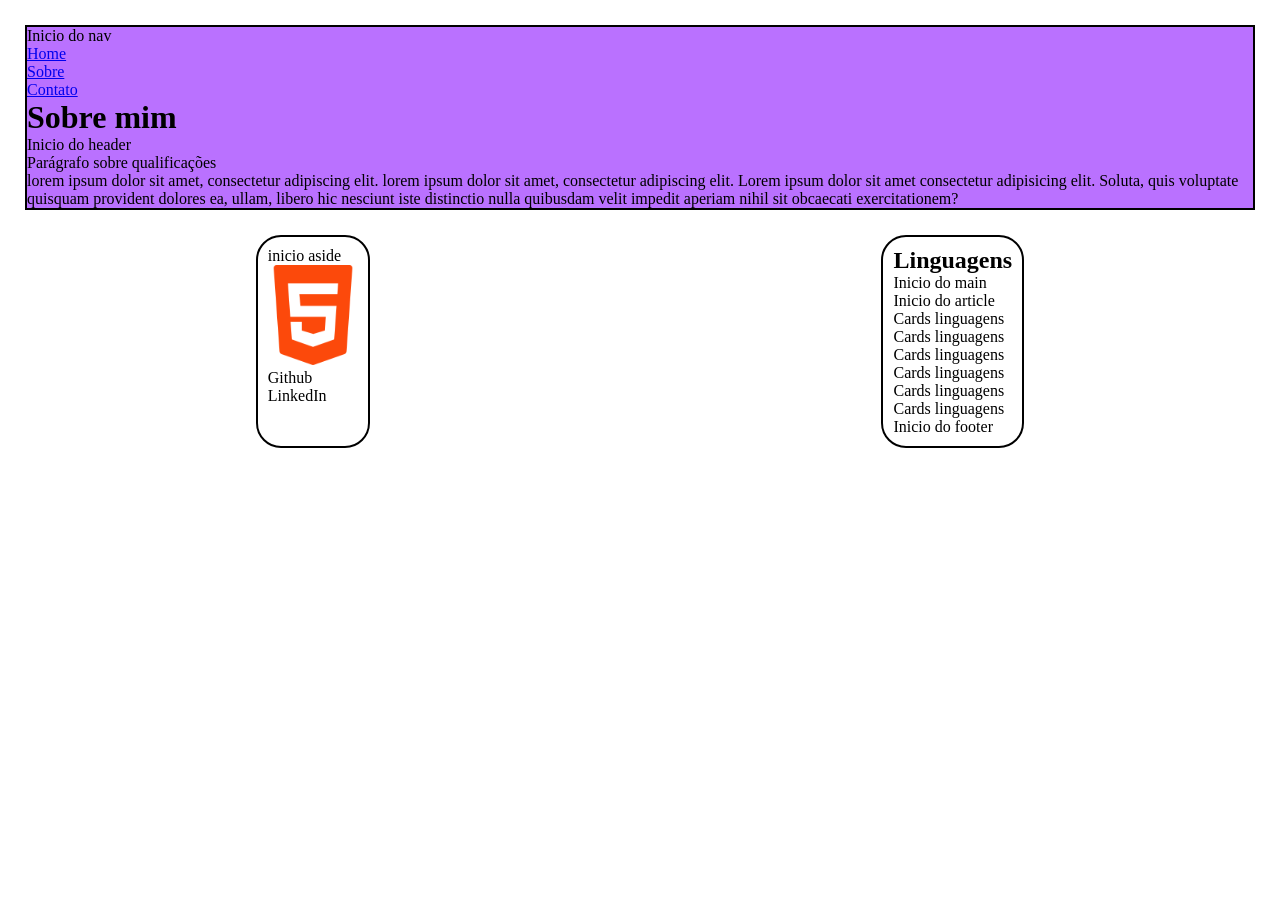
==== index.html @ 74490611 "Aplicando flex-box" ====
<!DOCTYPE html>
<html lang="pt-br">

<head>
    <meta charset="UTF-8">
    <meta name="viewport" content="width=device-width, initial-scale=1.0">
    <title>Home</title>
    <link rel="stylesheet" href="style.css">
</head>

<body>
    <header>
        <nav>
            <p>Inicio do nav</p>
            <ul>
                <li><a href="index.html">Home</a></li>
                <li><a href="sobre.html">Sobre</a></li>
                <li><a href="contato.html">Contato</a></li>
            </ul>
        </nav>
        <h1>Sobre mim</h1>
        <p>Inicio do header</p>
        <p>Parágrafo sobre qualificações</p>
        <p>lorem ipsum dolor sit amet, consectetur adipiscing elit. lorem ipsum dolor sit amet, consectetur adipiscing
            elit. Lorem ipsum dolor sit amet consectetur adipisicing elit. Soluta, quis voluptate quisquam provident
            dolores ea, ullam, libero hic nesciunt iste distinctio nulla quibusdam velit impedit aperiam nihil sit
            obcaecati exercitationem?</p>
    </header>
    <div class="container">
        <div class="container-aside">
            <aside>
                <p>inicio aside</p>
                <img src="html-5.png" alt="">
                <ul>
                    <li>Github</li>
                    <li>LinkedIn</li>
                </ul>
            </aside>
        </div>
        <div class="container-main">
            <main>
                <h2>Linguagens</h2>
                <p>Inicio do main</p>
                <article>
                    <p>Inicio do article</p>
                    <div>
                        <p> Cards linguagens</p>
                        <p> Cards linguagens</p>
                        <p> Cards linguagens</p>
                        <p> Cards linguagens</p>
                        <p> Cards linguagens</p>
                        <p> Cards linguagens</p>
                    </div>
                </article>

                <footer>
                    <p>Inicio do footer</p>
                </footer>
            </main>
        </div>
    </div>
</body>

</html>
---- style.css ----
*{
    margin: 0;
    padding: 0;
    box-sizing: border-box;
}
header{
    margin: 25px;
    background-color: rgb(186, 113, 255);
    border: 2px solid black;
}
li{
    list-style: none;
}
img{
    height: 100px;
    width: 90px;
}
.container{
    display: flex;
    justify-content:space-around;
    
}

.container-main{
    border: 2px solid black;
    border-radius: 25px;
    padding: 10px;
}
.container-aside{
    border: 2px solid black;
    border-radius: 25px;
    padding: 10px;
}
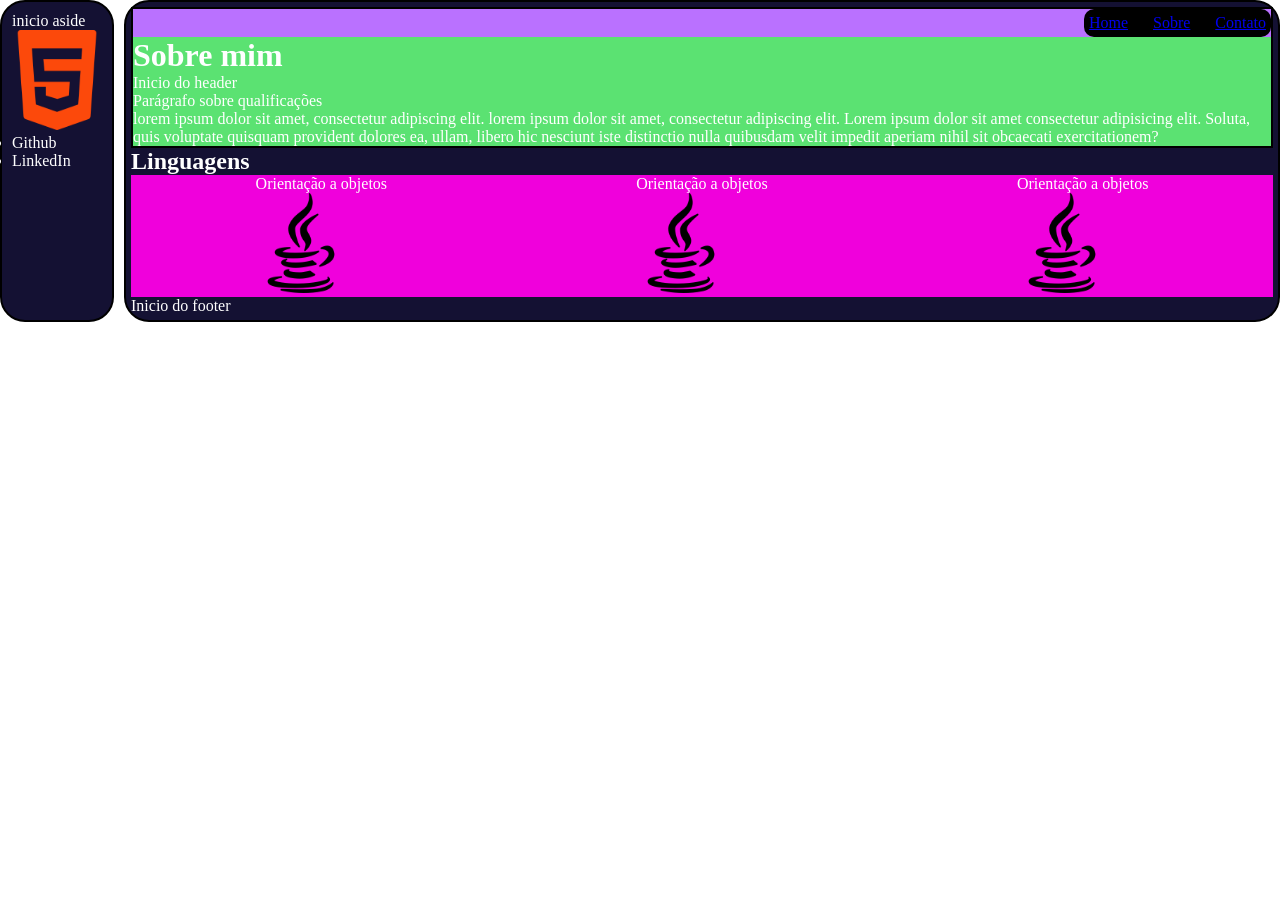
==== commit 81c7c549: "Centralizando cards" ====
--- a/index.html
+++ b/index.html
@@ -9,23 +9,6 @@
 </head>
 
 <body>
-    <header>
-        <nav>
-            <p>Inicio do nav</p>
-            <ul>
-                <li><a href="index.html">Home</a></li>
-                <li><a href="sobre.html">Sobre</a></li>
-                <li><a href="contato.html">Contato</a></li>
-            </ul>
-        </nav>
-        <h1>Sobre mim</h1>
-        <p>Inicio do header</p>
-        <p>Parágrafo sobre qualificações</p>
-        <p>lorem ipsum dolor sit amet, consectetur adipiscing elit. lorem ipsum dolor sit amet, consectetur adipiscing
-            elit. Lorem ipsum dolor sit amet consectetur adipisicing elit. Soluta, quis voluptate quisquam provident
-            dolores ea, ullam, libero hic nesciunt iste distinctio nulla quibusdam velit impedit aperiam nihil sit
-            obcaecati exercitationem?</p>
-    </header>
     <div class="container">
         <div class="container-aside">
             <aside>
@@ -38,18 +21,43 @@
             </aside>
         </div>
         <div class="container-main">
+            <header>
+                <nav>
+                    <ul>
+                        <li><a href="index.html">Home</a></li>
+                        <li><a href="sobre.html">Sobre</a></li>
+                        <li><a href="contato.html">Contato</a></li>
+                    </ul>
+                </nav>
+                <div class="sobre">
+                    <h1>Sobre mim</h1>
+                    <p>Inicio do header</p>
+                    <p>Parágrafo sobre qualificações</p>
+                    <p>lorem ipsum dolor sit amet, consectetur adipiscing elit. lorem ipsum dolor sit amet, consectetur
+                        adipiscing
+                        elit. Lorem ipsum dolor sit amet consectetur adipisicing elit. Soluta, quis voluptate quisquam
+                        provident
+                        dolores ea, ullam, libero hic nesciunt iste distinctio nulla quibusdam velit impedit aperiam
+                        nihil
+                        sit
+                        obcaecati exercitationem?</p>
+                </div>
+            </header>
             <main>
-                <h2>Linguagens</h2>
-                <p>Inicio do main</p>
                 <article>
-                    <p>Inicio do article</p>
-                    <div>
-                        <p> Cards linguagens</p>
-                        <p> Cards linguagens</p>
-                        <p> Cards linguagens</p>
-                        <p> Cards linguagens</p>
-                        <p> Cards linguagens</p>
-                        <p> Cards linguagens</p>
+                    <h2>Linguagens</h2>
+                    <div class="cards">
+                        <div class="card1">
+                            <p>Orientação a objetos</p>
+                            <img src="java.png" alt="">
+                        </div>
+                        <div class="card2">
+                            <p>Orientação a objetos</p>
+                            <img src="java.png" alt="">
+                        </div>
+                        <div class="card3">
+                            <p>Orientação a objetos</p>
+                            <img src="java.png" alt="">
                     </div>
                 </article>
 
--- a/style.css
+++ b/style.css
@@ -1,16 +1,13 @@
 *{
     margin: 0;
     padding: 0;
-    box-sizing: border-box;
+    /* box-sizing: border-box; */
 }
 header{
-    margin: 25px;
     background-color: rgb(186, 113, 255);
     border: 2px solid black;
 }
-li{
-    list-style: none;
-}
+
 img{
     height: 100px;
     width: 90px;
@@ -18,16 +15,40 @@
 .container{
     display: flex;
     justify-content:space-around;
-    
+    color: white;
+    gap: 10px;
 }
-
 .container-main{
-    border: 2px solid black;
+    border: 2px solid rgb(0, 0, 0);
     border-radius: 25px;
-    padding: 10px;
+    padding: 5px;
+    background-color: rgb(20, 17, 51);
 }
 .container-aside{
     border: 2px solid black;
     border-radius: 25px;
     padding: 10px;
+    background-color: rgb(20, 17, 51);
+
+}
+nav ul{
+    display: inline-flex;
+    gap: 25px;
+    padding: 5px;
+    list-style: none;
+    background-color: rgb(0, 0, 0);
+    justify-content: center;
+    border-radius: 10px;
+}
+nav {
+    display: flex;
+    justify-content: end;
+}
+.sobre{
+    background-color: rgb(91, 226, 114);
+}
+.cards{
+    display: flex;
+    background-color: rgb(240, 0, 220);
+    justify-content: space-around;
 }
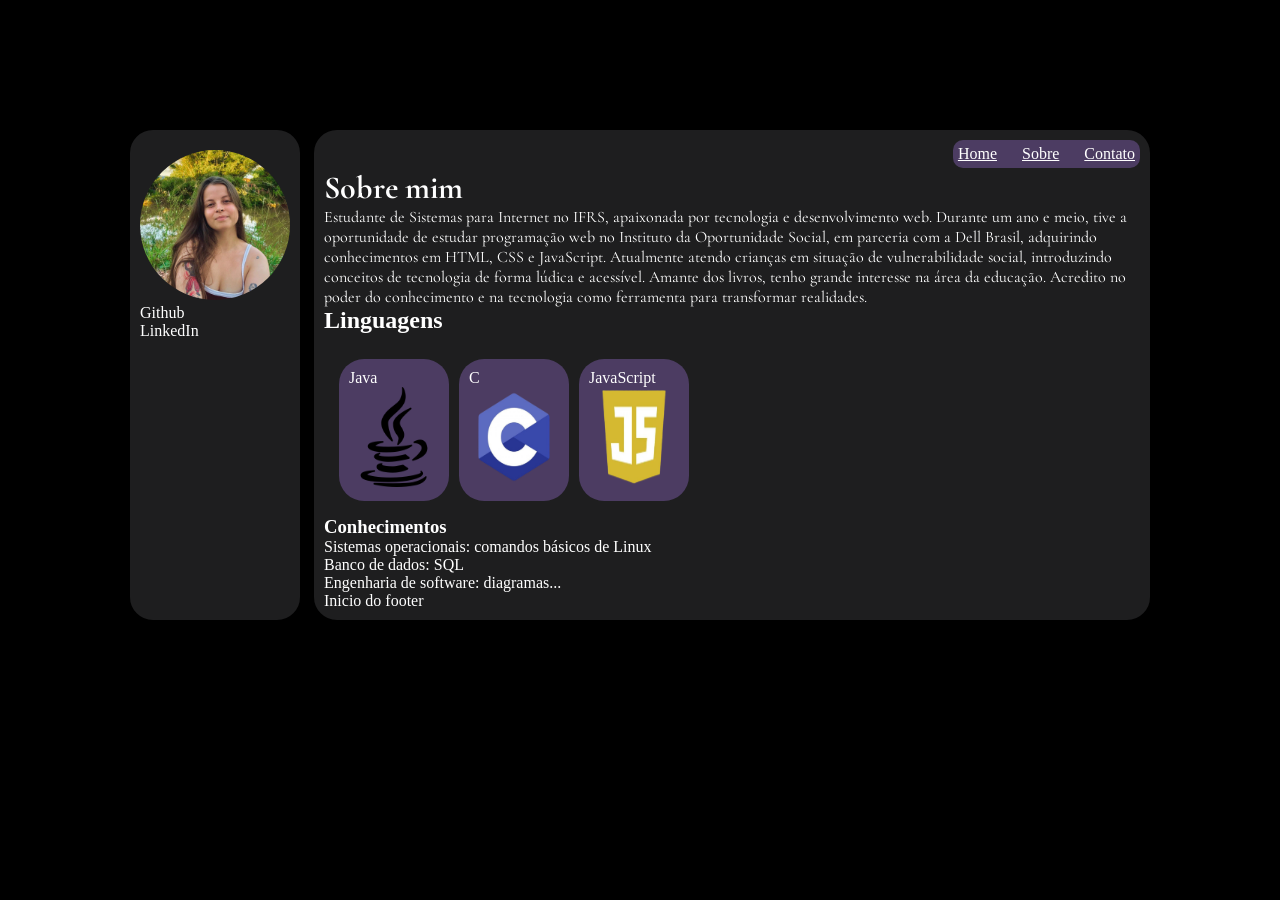
==== commit 8956c703: "alinhando div" ====
--- a/index.html
+++ b/index.html
@@ -6,14 +6,20 @@
     <meta name="viewport" content="width=device-width, initial-scale=1.0">
     <title>Home</title>
     <link rel="stylesheet" href="style.css">
+
+    <style>
+        @import url('https://fonts.googleapis.com/css2?family=Cormorant+Garamond:ital,wght@0,300..700;1,300..700&display=swap');
+    </style>
+
 </head>
 
 <body>
     <div class="container">
         <div class="container-aside">
             <aside>
-                <p>inicio aside</p>
-                <img src="html-5.png" alt="">
+                <div class="foto">
+                    <img src="larissafoto.jfif" alt="">
+                </div>
                 <ul>
                     <li>Github</li>
                     <li>LinkedIn</li>
@@ -31,16 +37,13 @@
                 </nav>
                 <div class="sobre">
                     <h1>Sobre mim</h1>
-                    <p>Inicio do header</p>
-                    <p>Parágrafo sobre qualificações</p>
-                    <p>lorem ipsum dolor sit amet, consectetur adipiscing elit. lorem ipsum dolor sit amet, consectetur
-                        adipiscing
-                        elit. Lorem ipsum dolor sit amet consectetur adipisicing elit. Soluta, quis voluptate quisquam
-                        provident
-                        dolores ea, ullam, libero hic nesciunt iste distinctio nulla quibusdam velit impedit aperiam
-                        nihil
-                        sit
-                        obcaecati exercitationem?</p>
+                    <p>Estudante de Sistemas para Internet no IFRS, apaixonada por tecnologia e desenvolvimento web.
+                        Durante um ano e meio, tive a oportunidade de estudar programação web no Instituto da
+                        Oportunidade Social, em parceria com a Dell Brasil, adquirindo conhecimentos em HTML, CSS e
+                        JavaScript. Atualmente atendo crianças em situação de vulnerabilidade social, introduzindo
+                        conceitos de tecnologia de forma lúdica e acessível. Amante dos livros, tenho grande interesse
+                        na área da educação. Acredito no poder do conhecimento e na tecnologia como ferramenta para
+                        transformar realidades.</p>
                 </div>
             </header>
             <main>
@@ -48,19 +51,25 @@
                     <h2>Linguagens</h2>
                     <div class="cards">
                         <div class="card1">
-                            <p>Orientação a objetos</p>
+                            <p>Java</p>
                             <img src="java.png" alt="">
                         </div>
                         <div class="card2">
-                            <p>Orientação a objetos</p>
-                            <img src="java.png" alt="">
+                            <p>C</p>
+                            <img src="iconc.png" alt="">
                         </div>
                         <div class="card3">
-                            <p>Orientação a objetos</p>
-                            <img src="java.png" alt="">
+                            <p>JavaScript</p>
+                            <img src="iconjs.png" alt="">
+                        </div>
                     </div>
+                        <div class="conhecimentos">
+                            <h3>Conhecimentos</h3>
+                            <p>Sistemas operacionais: comandos básicos de Linux</p>
+                            <p>Banco de dados: SQL</p>
+                            <p>Engenharia de software: diagramas...</p> 
+                        </div>
                 </article>
-
                 <footer>
                     <p>Inicio do footer</p>
                 </footer>
--- a/style.css
+++ b/style.css
@@ -1,54 +1,107 @@
-*{
+* {
     margin: 0;
     padding: 0;
     /* box-sizing: border-box; */
 }
-header{
-    background-color: rgb(186, 113, 255);
-    border: 2px solid black;
+
+.cormorant-garamond-garamond {
+  font-family: "Cormorant Garamond", serif;
+  font-optical-sizing: auto;
+  font-weight: 350;
+  font-style: normal;
+}
+body{
+    background-color: hsl(0, 0%, 0%);
 }
 
-img{
+img {
     height: 100px;
     width: 90px;
 }
-.container{
+.foto img{
+    object-fit: cover;
+    width: 150px;
+    height: 150px;
+    border-radius: 50%;
+}
+.foto{
+    margin-top: 10px;
+    background-color: hsl(240, 1%, 25%) 3%;
+}
+.container {
     display: flex;
-    justify-content:space-around;
+    justify-content: space-around;
     color: white;
     gap: 10px;
+    max-width: 80%;
+    font-family:cursive;
+    margin: 10% 10% 10% 10%;
 }
-.container-main{
+
+.container-main {
     border: 2px solid rgb(0, 0, 0);
     border-radius: 25px;
-    padding: 5px;
-    background-color: rgb(20, 17, 51);
+    padding: 10px;
+    background-color: hsl(240, 2%, 12%);
+    
 }
-.container-aside{
+
+.container-aside {
     border: 2px solid black;
     border-radius: 25px;
     padding: 10px;
-    background-color: rgb(20, 17, 51);
+    background-color:  hsl(240, 2%, 12%);
+    align-self: stretch; 
+}
 
-}
-nav ul{
+nav ul {
     display: inline-flex;
     gap: 25px;
     padding: 5px;
     list-style: none;
-    background-color: rgb(0, 0, 0);
+    background-color:hsl(265, 24%, 31%);
     justify-content: center;
     border-radius: 10px;
 }
+a{
+      color: white;
+}
+li{
+    list-style: none;
+
+}
+
 nav {
     display: flex;
     justify-content: end;
 }
-.sobre{
-    background-color: rgb(91, 226, 114);
+
+.sobre {
+    /* background-color: rgb(91, 226, 114); */
+    font-family: "Cormorant Garamond", serif;
 }
-.cards{
+
+.cards {
     display: flex;
-    background-color: rgb(240, 0, 220);
-    justify-content: space-around;
+    gap: 10px;
+    border-radius: 25px;
+    margin-top: 10px;
+    padding: 15px;
+}
+
+.card1 {
+    border-radius: 25px;
+    padding: 10px;
+    background-color: hsl(265, 24%, 31%);
+}
+.card2 {
+    background-color: hsl(265, 24%, 31%);
+    border-radius: 25px;
+    padding: 10px;
+}
+
+.card3 {
+    background-color: hsl(265, 24%, 31%);
+    border-radius: 25px;
+    padding: 10px;
 }
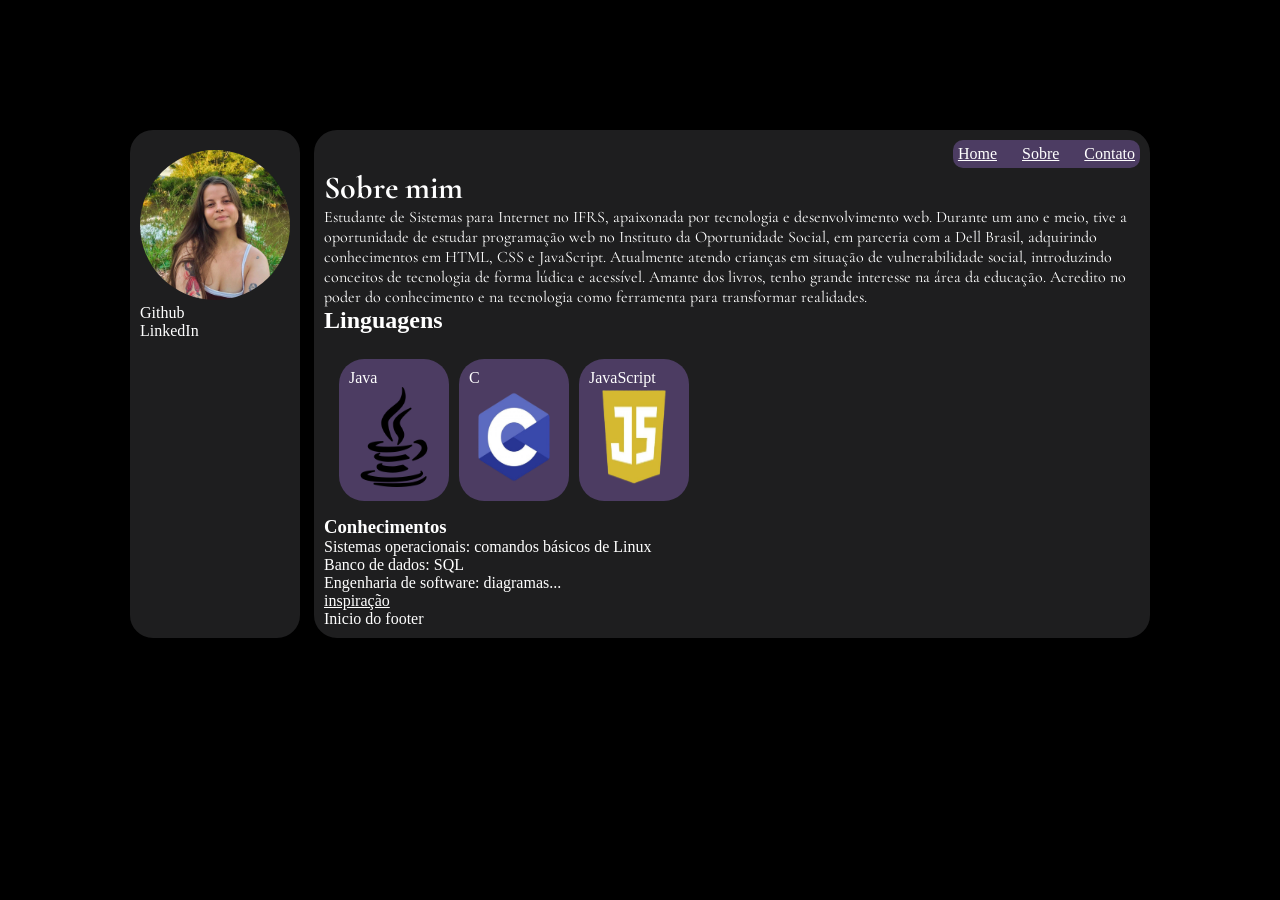
==== commit d6d61252: "salvando inspiração" ====
--- a/index.html
+++ b/index.html
@@ -67,7 +67,8 @@
                             <h3>Conhecimentos</h3>
                             <p>Sistemas operacionais: comandos básicos de Linux</p>
                             <p>Banco de dados: SQL</p>
-                            <p>Engenharia de software: diagramas...</p> 
+                            <p>Engenharia de software: diagramas...</p>
+                            <a href="https://codewithsadee.github.io/vcard-personal-portfolio/">inspiração</a> 
                         </div>
                 </article>
                 <footer>
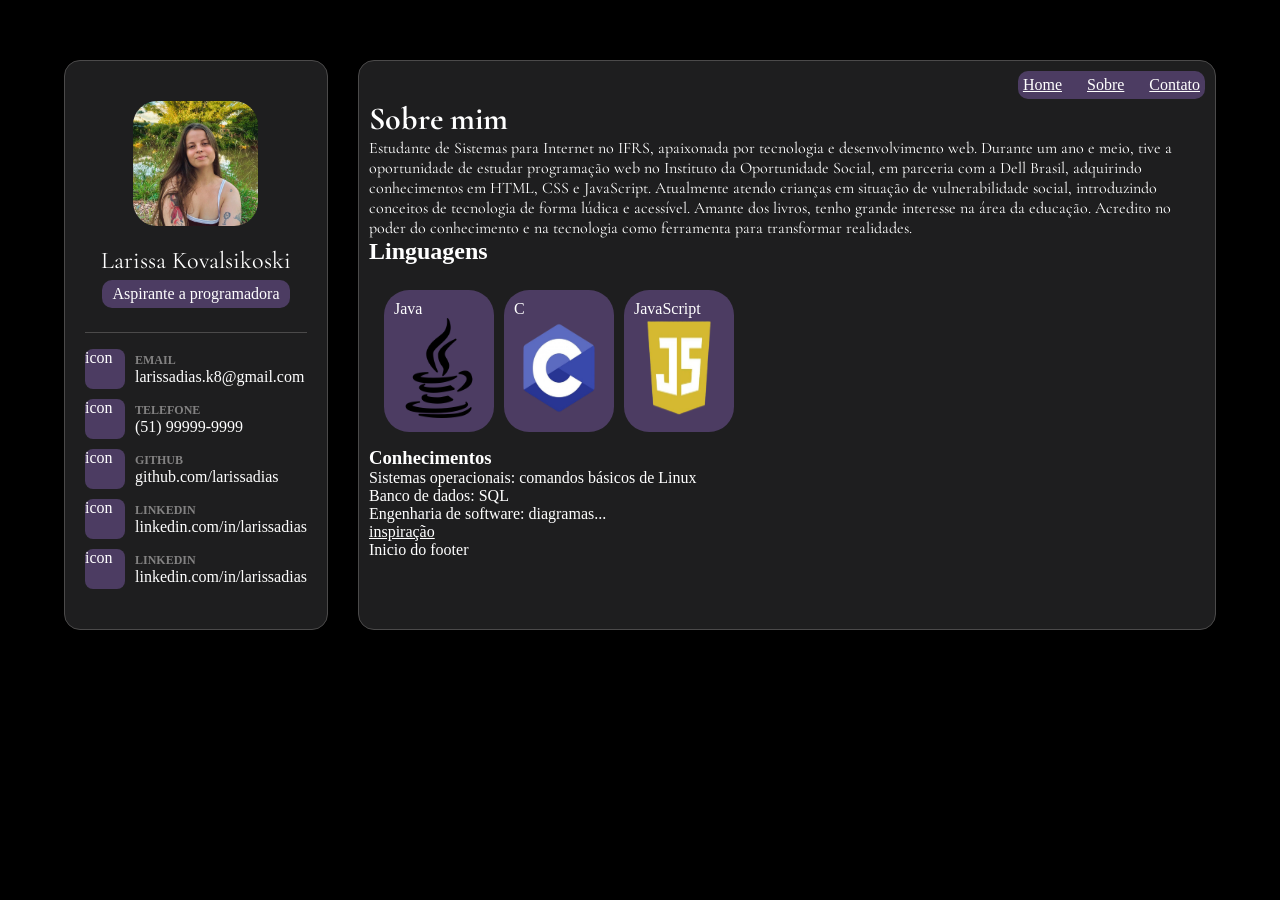
==== commit e1b3c986: "Refatorar sidebar" ====
--- a/index.html
+++ b/index.html
@@ -1,32 +1,71 @@
-<!DOCTYPE html>
+<!doctype html>
 <html lang="pt-br">
-
-<head>
-    <meta charset="UTF-8">
-    <meta name="viewport" content="width=device-width, initial-scale=1.0">
+  <head>
+    <meta charset="UTF-8" />
+    <meta name="viewport" content="width=device-width, initial-scale=1.0" />
     <title>Home</title>
-    <link rel="stylesheet" href="style.css">
+    <link rel="stylesheet" href="style.css" />
 
     <style>
-        @import url('https://fonts.googleapis.com/css2?family=Cormorant+Garamond:ital,wght@0,300..700;1,300..700&display=swap');
+      @import url("https://fonts.googleapis.com/css2?family=Cormorant+Garamond:ital,wght@0,300..700;1,300..700&display=swap");
     </style>
+  </head>
 
-</head>
-
-<body>
+  <body>
     <div class="container">
-        <div class="container-aside">
-            <aside>
-                <div class="foto">
-                    <img src="larissafoto.jfif" alt="">
+      <div class="container-aside">
+        <aside>
+          <div class="container-img">
+            <div class="foto-perfil">
+              <img src="larissafoto.jfif" alt="" />
+            </div>
+            <div class="info">
+              <span class="nome">Larissa Kovalsikoski</span>
+              <div class="label">
+                <span>Aspirante a programadora</span>
+              </div>
+            </div>
+          </div>
+          <ul>
+            <li>
+              <div class="icon">icon</div>
+              <div class="li-info">
+                <span>Email</span>
+                <span>larissadias.k8@gmail.com</span>
+              </div>
+            </li>
+            <li>
+              <div class="icon">icon</div>
+              <div class="li-info">
+                <span>Telefone</span>
+                <span>(51) 99999-9999</span>
+              </div>
+            </li>
+            <li>
+                <div class="icon">icon</div>
+                <div class="li-info">
+                    <span>Github</span>
+                    <span>github.com/larissadias</span>
                 </div>
-                <ul>
-                    <li>Github</li>
-                    <li>LinkedIn</li>
-                </ul>
-            </aside>
-        </div>
-        <div class="container-main">
+            </li>
+            <li>
+                <div class="icon">icon</div>
+                <div class="li-info">
+                    <span>LinkedIn</span>
+                    <span>linkedin.com/in/larissadias</span>
+                </div>
+            </li>
+            <li>
+                <div class="icon">icon</div>
+                <div class="li-info">
+                    <span>LinkedIn</span>
+                    <span>linkedin.com/in/larissadias</span>
+                </div>
+            </li>
+          </ul>
+        </aside>
+      </div>
+      <div class="container-main">
             <header>
                 <nav>
                     <ul>
@@ -77,6 +116,5 @@
             </main>
         </div>
     </div>
-</body>
-
-</html>+  </body>
+</html>
--- a/style.css
+++ b/style.css
@@ -1,7 +1,7 @@
 * {
-    margin: 0;
-    padding: 0;
-    /* box-sizing: border-box; */
+  margin: 0;
+  padding: 0;
+  box-sizing: border-box;
 }
 
 .cormorant-garamond-garamond {
@@ -10,98 +10,142 @@
   font-weight: 350;
   font-style: normal;
 }
-body{
-    background-color: hsl(0, 0%, 0%);
+body {
+  background-color: hsl(0, 0%, 0%);
 }
 
 img {
-    height: 100px;
-    width: 90px;
+  height: 100px;
+  width: 90px;
 }
-.foto img{
-    object-fit: cover;
-    width: 150px;
-    height: 150px;
-    border-radius: 50%;
-}
-.foto{
-    margin-top: 10px;
-    background-color: hsl(240, 1%, 25%) 3%;
-}
+
 .container {
-    display: flex;
-    justify-content: space-around;
-    color: white;
-    gap: 10px;
-    max-width: 80%;
-    font-family:cursive;
-    margin: 10% 10% 10% 10%;
+  display: flex;
+  color: white;
+  gap: 30px;
+  max-width: 90%;
+  margin: 0 auto;
+  margin-block: 60px;
 }
 
 .container-main {
-    border: 2px solid rgb(0, 0, 0);
-    border-radius: 25px;
-    padding: 10px;
-    background-color: hsl(240, 2%, 12%);
-    
+  border: 1px solid rgb(75, 74, 74);
+  border-radius: 1rem;
+  padding: 10px;
+  background-color: hsl(240, 2%, 12%);
 }
 
 .container-aside {
-    border: 2px solid black;
-    border-radius: 25px;
-    padding: 10px;
-    background-color:  hsl(240, 2%, 12%);
-    align-self: stretch; 
+  border: 1px solid rgb(75, 74, 74);
+  border-radius: 1rem;
+  padding: 40px 20px;
+  background-color: hsl(240, 2%, 12%);
+  align-self: stretch;
 }
-
+.container-img {
+  display: flex;
+  flex-direction: column;
+  gap: 1rem;
+  justify-content: center;
+  align-items: center;
+  border-bottom: 1px solid rgb(75, 74, 74);
+  padding-bottom: 1.5rem;
+}
+.foto-perfil {
+  background-color: hsl(240, 1%, 25%) 3%;
+}
+.foto-perfil img {
+  object-fit: cover;
+  border-radius: 1.5rem;
+  width: 125px;
+  height: 125px;
+}
+.info {
+  display: flex;
+  flex-direction: column;
+  align-items: center;
+  gap: 5px;
+}
+.nome {
+  font-family: "Cormorant Garamond", serif;
+  font-size: 1.5rem;
+}
+.label {
+  padding: 5px 10px;
+  border-radius: 10px;
+  background-color: hsl(265, 24%, 31%);
+}
 nav ul {
-    display: inline-flex;
-    gap: 25px;
-    padding: 5px;
-    list-style: none;
-    background-color:hsl(265, 24%, 31%);
-    justify-content: center;
-    border-radius: 10px;
+  display: inline-flex;
+  gap: 25px;
+  padding: 5px;
+  list-style: none;
+  background-color: hsl(265, 24%, 31%);
+  justify-content: center;
+  border-radius: 10px;
 }
-a{
-      color: white;
+a {
+  color: white;
 }
-li{
-    list-style: none;
-
+li {
+  list-style: none;
+  display: flex;
+  align-items: center;
+  gap: 10px;
 }
-
+.li-info {
+  display: flex;
+  flex-direction: column;
+}
+.li-info span:first-child {
+  font-weight: bold;
+  text-transform: uppercase;
+  font-size: 0.75rem;
+  color: rgb(131, 130, 130);
+}
+aside ul{
+  display: flex;
+  flex-direction: column;
+  gap: 10px;
+  padding-top: 1rem;
+}
+.icon{
+  width: 40px;
+  height: 40px;
+  background-color: hsl(265, 24%, 31%);
+  border-radius: 8px;
+}
 nav {
-    display: flex;
-    justify-content: end;
+  display: flex;
+  justify-content: end;
 }
 
 .sobre {
-    /* background-color: rgb(91, 226, 114); */
-    font-family: "Cormorant Garamond", serif;
+  /* background-color: rgb(91, 226, 114); */
+  font-family: "Cormorant Garamond", serif;
 }
 
 .cards {
-    display: flex;
-    gap: 10px;
-    border-radius: 25px;
-    margin-top: 10px;
-    padding: 15px;
+  display: flex;
+  gap: 10px;
+  border-radius: 25px;
+  margin-top: 10px;
+  padding: 15px;
 }
 
 .card1 {
-    border-radius: 25px;
-    padding: 10px;
-    background-color: hsl(265, 24%, 31%);
+  border-radius: 25px;
+  padding: 10px;
+  background-color: hsl(265, 24%, 31%);
 }
 .card2 {
-    background-color: hsl(265, 24%, 31%);
-    border-radius: 25px;
-    padding: 10px;
+  background-color: hsl(265, 24%, 31%);
+  border-radius: 25px;
+  padding: 10px;
 }
 
 .card3 {
-    background-color: hsl(265, 24%, 31%);
-    border-radius: 25px;
-    padding: 10px;
-}+  background-color: hsl(265, 24%, 31%);
+  border-radius: 25px;
+  padding: 10px;
+}
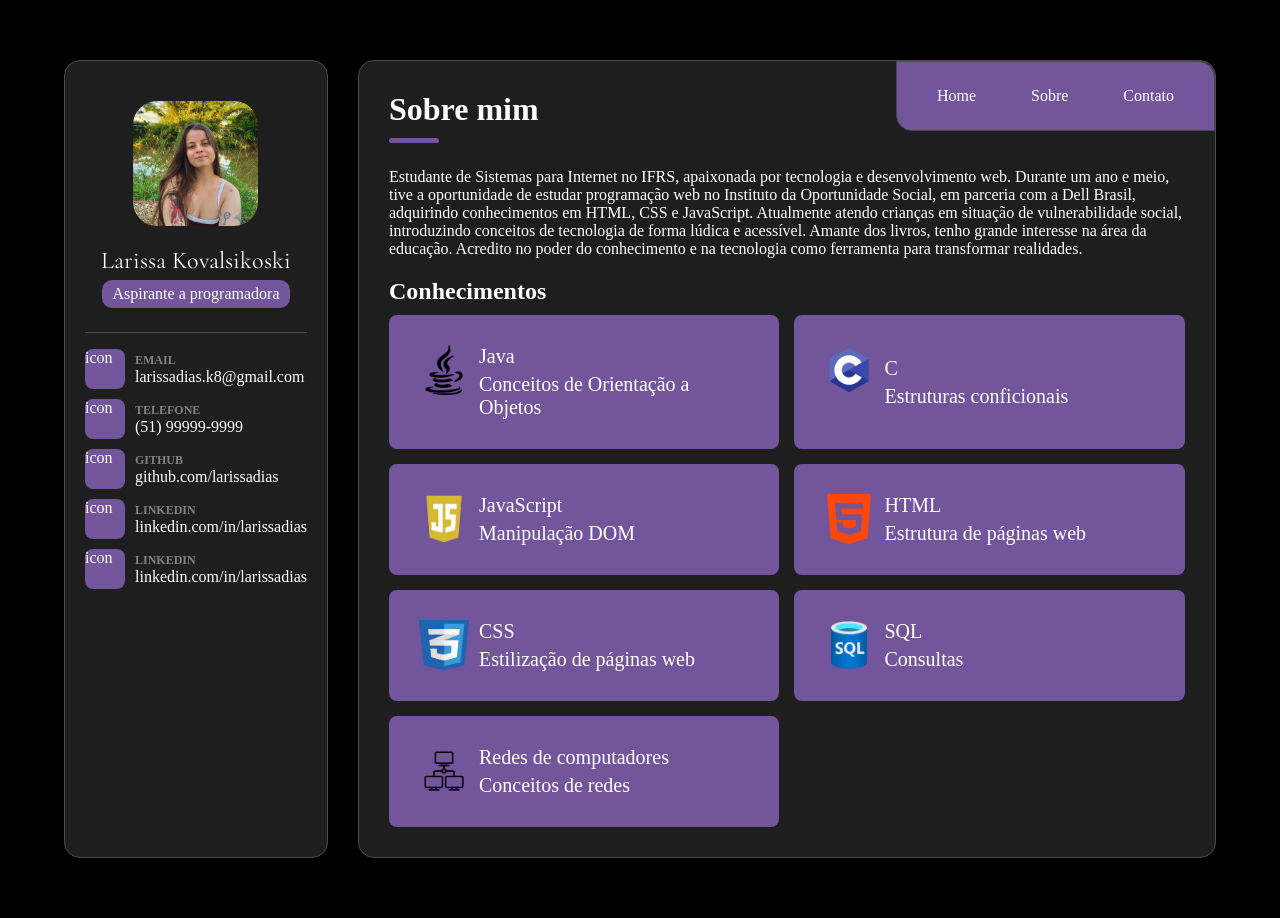
==== commit 06095793: "Adicionar ícones e melhorar a estrutura do portfólio" ====
--- a/index.html
+++ b/index.html
@@ -42,79 +42,121 @@
               </div>
             </li>
             <li>
-                <div class="icon">icon</div>
-                <div class="li-info">
-                    <span>Github</span>
-                    <span>github.com/larissadias</span>
-                </div>
+              <div class="icon">icon</div>
+              <div class="li-info">
+                <span>Github</span>
+                <span>github.com/larissadias</span>
+              </div>
             </li>
             <li>
-                <div class="icon">icon</div>
-                <div class="li-info">
-                    <span>LinkedIn</span>
-                    <span>linkedin.com/in/larissadias</span>
-                </div>
+              <div class="icon">icon</div>
+              <div class="li-info">
+                <span>LinkedIn</span>
+                <span>linkedin.com/in/larissadias</span>
+              </div>
             </li>
             <li>
-                <div class="icon">icon</div>
-                <div class="li-info">
-                    <span>LinkedIn</span>
-                    <span>linkedin.com/in/larissadias</span>
-                </div>
+              <div class="icon">icon</div>
+              <div class="li-info">
+                <span>LinkedIn</span>
+                <span>linkedin.com/in/larissadias</span>
+              </div>
             </li>
           </ul>
         </aside>
       </div>
       <div class="container-main">
-            <header>
-                <nav>
-                    <ul>
-                        <li><a href="index.html">Home</a></li>
-                        <li><a href="sobre.html">Sobre</a></li>
-                        <li><a href="contato.html">Contato</a></li>
-                    </ul>
-                </nav>
-                <div class="sobre">
-                    <h1>Sobre mim</h1>
-                    <p>Estudante de Sistemas para Internet no IFRS, apaixonada por tecnologia e desenvolvimento web.
-                        Durante um ano e meio, tive a oportunidade de estudar programação web no Instituto da
-                        Oportunidade Social, em parceria com a Dell Brasil, adquirindo conhecimentos em HTML, CSS e
-                        JavaScript. Atualmente atendo crianças em situação de vulnerabilidade social, introduzindo
-                        conceitos de tecnologia de forma lúdica e acessível. Amante dos livros, tenho grande interesse
-                        na área da educação. Acredito no poder do conhecimento e na tecnologia como ferramenta para
-                        transformar realidades.</p>
+        <header>
+          <nav>
+            <ul>
+              <li><a href="index.html">Home</a></li>
+              <li><a href="sobre.html">Sobre</a></li>
+              <li><a href="contato.html">Contato</a></li>
+            </ul>
+          </nav>
+          <div class="sobre">
+            <h1>Sobre mim</h1>
+            <div class="line"></div>
+            <div class="sobre-texto">
+              <p>
+                Estudante de Sistemas para Internet no IFRS, apaixonada por
+                tecnologia e desenvolvimento web. Durante um ano e meio, tive a
+                oportunidade de estudar programação web no Instituto da
+                Oportunidade Social, em parceria com a Dell Brasil, adquirindo
+                conhecimentos em HTML, CSS e JavaScript. Atualmente atendo
+                crianças em situação de vulnerabilidade social, introduzindo
+                conceitos de tecnologia de forma lúdica e acessível. Amante dos
+                livros, tenho grande interesse na área da educação. Acredito no
+                poder do conhecimento e na tecnologia como ferramenta para
+                transformar realidades.
+              </p>
+            </div>
+          </div>
+        </header>
+        <main>
+          <article>
+            <h2>Conhecimentos</h2>
+            <div class="cards">
+              <div class="card">
+                <img src="java.png" alt="" />
+                <div class="card-text">
+                  <span>Java</span>
+                  <p>Conceitos de Orientação a Objetos</p>
                 </div>
-            </header>
-            <main>
-                <article>
-                    <h2>Linguagens</h2>
-                    <div class="cards">
-                        <div class="card1">
-                            <p>Java</p>
-                            <img src="java.png" alt="">
-                        </div>
-                        <div class="card2">
-                            <p>C</p>
-                            <img src="iconc.png" alt="">
-                        </div>
-                        <div class="card3">
-                            <p>JavaScript</p>
-                            <img src="iconjs.png" alt="">
-                        </div>
-                    </div>
-                        <div class="conhecimentos">
-                            <h3>Conhecimentos</h3>
-                            <p>Sistemas operacionais: comandos básicos de Linux</p>
-                            <p>Banco de dados: SQL</p>
-                            <p>Engenharia de software: diagramas...</p>
-                            <a href="https://codewithsadee.github.io/vcard-personal-portfolio/">inspiração</a> 
-                        </div>
-                </article>
-                <footer>
-                    <p>Inicio do footer</p>
-                </footer>
-            </main>
-        </div>
+              </div>
+
+              <div class="card">
+                <img src="iconc.png" alt="" />
+                <div class="card-text">
+                  <span>C</span>
+                  <p>Estruturas conficionais</p>
+                </div>
+              </div>
+
+              <div class="card">
+                <img src="iconjs.png" alt="" />
+                <div class="card-text">
+                  <span>JavaScript</span>
+                  <p>Manipulação DOM</p>
+                </div>
+              </div>
+
+              <div class="card">
+                <img src="html-5.png" alt="" />
+                <div class="card-text">
+                  <span>HTML</span>
+                  <p>Estrutura de páginas web</p>
+                </div>
+              </div>
+
+              <div class="card">
+                <img src="iconcss.png" alt="" />
+                <div class="card-text">
+                  <span>CSS</span>
+                  <p>Estilização de páginas web</p>
+                </div>
+              </div>
+
+              <div class="card">
+                <img src="sqlicon.png" alt="" />
+                <div class="card-text">
+                  <span>SQL</span>
+                  <p>Consultas</p>
+                </div>
+              </div>
+
+              <div class="card">
+                <img src="redesicon.png" alt="" />
+                <div class="card-text">
+                  <span>Redes de computadores</span>
+                  <p>Conceitos de redes</p>
+                </div>
+              </div>
+
+            </div>
+          </article>
+        </main>
+      </div>
     </div>
   </body>
 </html>
--- a/style.css
+++ b/style.css
@@ -14,11 +14,6 @@
   background-color: hsl(0, 0%, 0%);
 }
 
-img {
-  height: 100px;
-  width: 90px;
-}
-
 .container {
   display: flex;
   color: white;
@@ -29,9 +24,10 @@
 }
 
 .container-main {
+  position: relative;
   border: 1px solid rgb(75, 74, 74);
   border-radius: 1rem;
-  padding: 10px;
+  padding: 30px;
   background-color: hsl(240, 2%, 12%);
 }
 
@@ -73,19 +69,29 @@
 .label {
   padding: 5px 10px;
   border-radius: 10px;
-  background-color: hsl(265, 24%, 31%);
+  background-color: hsl(265, 29%, 47%);
 }
+
+.container-main nav {
+  position: absolute;
+  top: 0;
+  right: 0;
+}
+
 nav ul {
   display: inline-flex;
   gap: 25px;
-  padding: 5px;
+  padding: 15px 25px;
   list-style: none;
-  background-color: hsl(265, 24%, 31%);
+  background-color: hsl(265, 29%, 47%);
   justify-content: center;
-  border-radius: 10px;
+  border-radius: 0 1rem 0 1rem;
+  border: 1px solid rgb(75, 74, 74);
 }
 a {
+  text-decoration: none;
   color: white;
+  padding: 10px 15px;
 }
 li {
   list-style: none;
@@ -103,16 +109,16 @@
   font-size: 0.75rem;
   color: rgb(131, 130, 130);
 }
-aside ul{
+aside ul {
   display: flex;
   flex-direction: column;
   gap: 10px;
   padding-top: 1rem;
 }
-.icon{
+.icon {
   width: 40px;
   height: 40px;
-  background-color: hsl(265, 24%, 31%);
+  background-color: hsl(265, 29%, 47%);
   border-radius: 8px;
 }
 nav {
@@ -121,31 +127,47 @@
 }
 
 .sobre {
-  /* background-color: rgb(91, 226, 114); */
-  font-family: "Cormorant Garamond", serif;
+  /* font-family: "Cormorant Garamond", serif; */
+}
+.line {
+  width: 50px;
+  height: 5px;
+  background-color: hsl(265, 29%, 47%);
+  margin-top: 10px;
+  border-radius: 5px;
+}
+
+.sobre-texto {
+  margin-top: 25px;
 }
 
 .cards {
+  display: grid;
+  grid-template-columns: 1fr 1fr;
+  gap: 15px;
+  border-radius: 25px;
+  margin-top: 10px;
+}
+
+.card {
   display: flex;
   gap: 10px;
-  border-radius: 25px;
-  margin-top: 10px;
-  padding: 15px;
+  border-radius: 8px;
+  padding: 30px;
+  background-color: hsl(265, 29%, 47%);
 }
 
-.card1 {
-  border-radius: 25px;
-  padding: 10px;
-  background-color: hsl(265, 24%, 31%);
+.card img {
+  height: 50px;
+  width: 50px;
 }
-.card2 {
-  background-color: hsl(265, 24%, 31%);
-  border-radius: 25px;
-  padding: 10px;
+.card-text {
+  display: flex;
+  gap: 5px;
+  flex-direction: column;
+  justify-content: center;
+  font-size: 1.25rem;
 }
-
-.card3 {
-  background-color: hsl(265, 24%, 31%);
-  border-radius: 25px;
-  padding: 10px;
+article{
+  margin-top: 20px;
 }
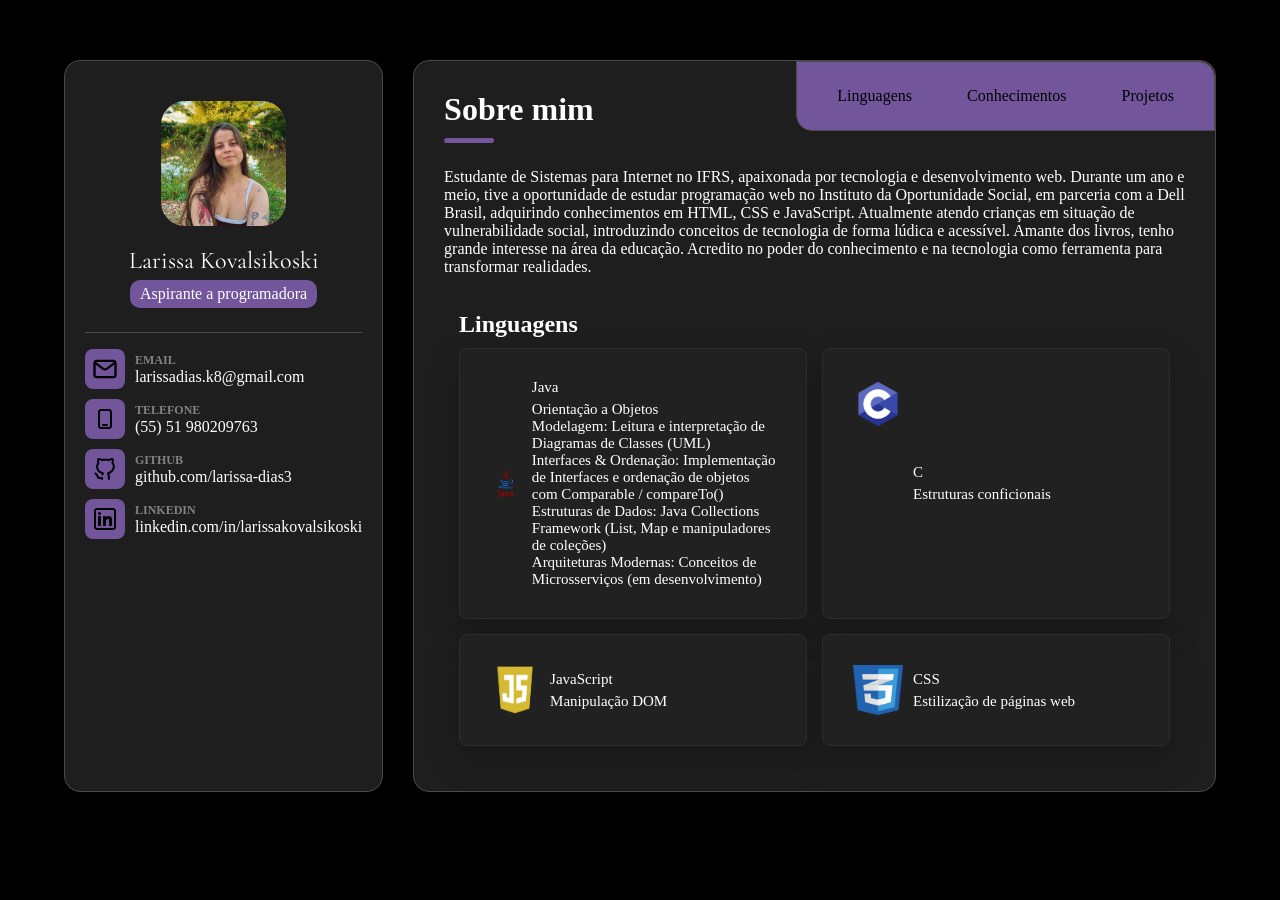
==== commit 30191e9f: "Refatorar main" ====
--- a/index.html
+++ b/index.html
@@ -1,162 +1,218 @@
 <!doctype html>
 <html lang="pt-br">
-  <head>
+
+<head>
     <meta charset="UTF-8" />
     <meta name="viewport" content="width=device-width, initial-scale=1.0" />
     <title>Home</title>
     <link rel="stylesheet" href="style.css" />
-
+    <script src="funcao.js"></script>
     <style>
-      @import url("https://fonts.googleapis.com/css2?family=Cormorant+Garamond:ital,wght@0,300..700;1,300..700&display=swap");
+        @import url("https://fonts.googleapis.com/css2?family=Cormorant+Garamond:ital,wght@0,300..700;1,300..700&display=swap");
     </style>
-  </head>
-
-  <body>
+</head>
+
+<body>
     <div class="container">
-      <div class="container-aside">
-        <aside>
-          <div class="container-img">
-            <div class="foto-perfil">
-              <img src="larissafoto.jfif" alt="" />
-            </div>
-            <div class="info">
-              <span class="nome">Larissa Kovalsikoski</span>
-              <div class="label">
-                <span>Aspirante a programadora</span>
-              </div>
-            </div>
-          </div>
-          <ul>
-            <li>
-              <div class="icon">icon</div>
-              <div class="li-info">
-                <span>Email</span>
-                <span>larissadias.k8@gmail.com</span>
-              </div>
-            </li>
-            <li>
-              <div class="icon">icon</div>
-              <div class="li-info">
-                <span>Telefone</span>
-                <span>(51) 99999-9999</span>
-              </div>
-            </li>
-            <li>
-              <div class="icon">icon</div>
-              <div class="li-info">
-                <span>Github</span>
-                <span>github.com/larissadias</span>
-              </div>
-            </li>
-            <li>
-              <div class="icon">icon</div>
-              <div class="li-info">
-                <span>LinkedIn</span>
-                <span>linkedin.com/in/larissadias</span>
-              </div>
-            </li>
-            <li>
-              <div class="icon">icon</div>
-              <div class="li-info">
-                <span>LinkedIn</span>
-                <span>linkedin.com/in/larissadias</span>
-              </div>
-            </li>
-          </ul>
-        </aside>
-      </div>
-      <div class="container-main">
-        <header>
-          <nav>
-            <ul>
-              <li><a href="index.html">Home</a></li>
-              <li><a href="sobre.html">Sobre</a></li>
-              <li><a href="contato.html">Contato</a></li>
-            </ul>
-          </nav>
-          <div class="sobre">
-            <h1>Sobre mim</h1>
-            <div class="line"></div>
-            <div class="sobre-texto">
-              <p>
-                Estudante de Sistemas para Internet no IFRS, apaixonada por
-                tecnologia e desenvolvimento web. Durante um ano e meio, tive a
-                oportunidade de estudar programação web no Instituto da
-                Oportunidade Social, em parceria com a Dell Brasil, adquirindo
-                conhecimentos em HTML, CSS e JavaScript. Atualmente atendo
-                crianças em situação de vulnerabilidade social, introduzindo
-                conceitos de tecnologia de forma lúdica e acessível. Amante dos
-                livros, tenho grande interesse na área da educação. Acredito no
-                poder do conhecimento e na tecnologia como ferramenta para
-                transformar realidades.
-              </p>
-            </div>
-          </div>
-        </header>
-        <main>
-          <article>
-            <h2>Conhecimentos</h2>
-            <div class="cards">
-              <div class="card">
-                <img src="java.png" alt="" />
-                <div class="card-text">
-                  <span>Java</span>
-                  <p>Conceitos de Orientação a Objetos</p>
+        <div class="container-aside">
+            <aside>
+                <div class="container-img">
+                    <div class="foto-perfil">
+                        <img src="/images/larissafoto.jfif" alt="" />
+                    </div>
+                    <div class="info">
+                        <span class="nome">Larissa Kovalsikoski</span>
+                        <div class="label">
+                            <span>Aspirante a programadora</span>
+                        </div>
+                    </div>
                 </div>
-              </div>
-
-              <div class="card">
-                <img src="iconc.png" alt="" />
-                <div class="card-text">
-                  <span>C</span>
-                  <p>Estruturas conficionais</p>
+                <ul>
+                    <li>
+                        <div class="icon">
+
+                            <svg class="icon-email" viewBox="0 0 24 24" xmlns="http://www.w3.org/2000/svg">
+                                <path d="M4 7.00005L10.2 11.65C11.2667 12.45 12.7333 12.45 13.8 11.65L20 7" />
+                                <rect x="3" y="5" width="18" height="14" rx="2" />
+                            </svg>
+                        </div>
+                        <div class="li-info">
+                            <span>Email</span>
+                            <span><a href="mailto:seuemail@dominio.com"
+                                    class="link-contato">larissadias.k8@gmail.com</a></span>
+                        </div>
+                    </li>
+                    <li>
+                        <div class="icon">
+                            <svg class="icon-phone" viewBox="0 0 24 24" xmlns="http://www.w3.org/2000/svg">
+                                <path fill-rule="evenodd" clip-rule="evenodd"
+                                    d="M8 2C6.34315 2 5 3.34315 5 5V19C5 20.6569 6.34315 22 8 22H16C17.6569 22 19 20.6569 19 19V5C19 3.34315 17.6569 2 16 2H8ZM7 5C7 4.44772 7.44772 4 8 4H16C16.5523 4 17 4.44772 17 5V19C17 19.5523 16.5523 20 16 20H8C7.44772 20 7 19.5523 7 19V5ZM10 17C9.44772 17 9 17.4477 9 18C9 18.5523 9.44772 19 10 19H14C14.5523 19 15 18.5523 15 18C15 17.4477 14.5523 17 14 17H10Z" />
+                            </svg>
+                        </div>
+                        <div class="li-info">
+                            <span>Telefone</span>
+                            <span><a href="tel:51980209763" class="link-contato">(55) 51 980209763</a></span>
+                        </div>
+                    </li>
+                    <li>
+                        <div class="icon">
+                            <svg class="icon-github" viewBox="0 0 24 24" xmlns="http://www.w3.org/2000/svg">
+                                <path
+                                    d="M4.0744 2.9938C4.13263 1.96371 4.37869 1.51577 5.08432 1.15606C5.84357 0.768899 7.04106 0.949072 8.45014 1.66261C9.05706 1.97009 9.11886 1.97635 10.1825 1.83998C11.5963 1.65865 13.4164 1.65929 14.7213 1.84164C15.7081 1.97954 15.7729 1.97265 16.3813 1.66453C18.3814 0.651679 19.9605 0.71795 20.5323 1.8387C20.8177 2.39812 20.8707 3.84971 20.6494 5.04695C20.5267 5.71069 20.5397 5.79356 20.8353 6.22912C22.915 9.29385 21.4165 14.2616 17.8528 16.1155C17.5801 16.2574 17.3503 16.3452 17.163 16.4167C16.5879 16.6363 16.4133 16.703 16.6247 17.7138C16.7265 18.2 16.8491 19.4088 16.8973 20.4002C16.9844 22.1922 16.9831 22.2047 16.6688 22.5703C16.241 23.0676 15.6244 23.076 15.2066 22.5902C14.9341 22.2734 14.9075 22.1238 14.9075 20.9015C14.9075 19.0952 14.7095 17.8946 14.2417 16.8658C13.6854 15.6415 14.0978 15.185 15.37 14.9114C17.1383 14.531 18.5194 13.4397 19.2892 11.8146C20.0211 10.2698 20.1314 8.13501 18.8082 6.83668C18.4319 6.3895 18.4057 5.98446 18.6744 4.76309C18.7748 4.3066 18.859 3.71768 18.8615 3.45425C18.8653 3.03823 18.8274 2.97541 18.5719 2.97541C18.4102 2.97541 17.7924 3.21062 17.1992 3.49805L16.2524 3.95695C16.1663 3.99866 16.07 4.0147 15.975 4.0038C13.5675 3.72746 11.2799 3.72319 8.86062 4.00488C8.76526 4.01598 8.66853 3.99994 8.58215 3.95802L7.63585 3.49882C7.04259 3.21087 6.42482 2.97541 6.26317 2.97541C5.88941 2.97541 5.88379 3.25135 6.22447 4.89078C6.43258 5.89203 6.57262 6.11513 5.97101 6.91572C5.06925 8.11576 4.844 9.60592 5.32757 11.1716C5.93704 13.1446 7.4295 14.4775 9.52773 14.9222C10.7926 15.1903 11.1232 15.5401 10.6402 16.9905C10.26 18.1319 10.0196 18.4261 9.46707 18.4261C8.72365 18.4261 8.25796 17.7821 8.51424 17.1082C8.62712 16.8112 8.59354 16.7795 7.89711 16.5255C5.77117 15.7504 4.14514 14.0131 3.40172 11.7223C2.82711 9.95184 3.07994 7.64739 4.00175 6.25453C4.31561 5.78028 4.32047 5.74006 4.174 4.83217C4.09113 4.31822 4.04631 3.49103 4.0744 2.9938Z" />
+                                <path
+                                    d="M3.33203 15.9454C3.02568 15.4859 2.40481 15.3617 1.94528 15.6681C1.48576 15.9744 1.36158 16.5953 1.66793 17.0548C1.8941 17.3941 2.16467 17.6728 2.39444 17.9025C2.4368 17.9449 2.47796 17.9858 2.51815 18.0257C2.71062 18.2169 2.88056 18.3857 3.05124 18.5861C3.42875 19.0292 3.80536 19.626 4.0194 20.6962C4.11474 21.1729 4.45739 21.4297 4.64725 21.5419C4.85315 21.6635 5.07812 21.7352 5.26325 21.7819C5.64196 21.8774 6.10169 21.927 6.53799 21.9559C7.01695 21.9877 7.53592 21.998 7.99999 22.0008C8.00033 22.5527 8.44791 23.0001 8.99998 23.0001C9.55227 23.0001 9.99998 22.5524 9.99998 22.0001V21.0001C9.99998 20.4478 9.55227 20.0001 8.99998 20.0001C8.90571 20.0001 8.80372 20.0004 8.69569 20.0008C8.10883 20.0026 7.34388 20.0049 6.67018 19.9603C6.34531 19.9388 6.07825 19.9083 5.88241 19.871C5.58083 18.6871 5.09362 17.8994 4.57373 17.2891C4.34391 17.0194 4.10593 16.7834 3.91236 16.5914C3.87612 16.5555 3.84144 16.5211 3.80865 16.4883C3.5853 16.265 3.4392 16.1062 3.33203 15.9454Z" />
+                            </svg>
+                        </div>
+                        <div class="li-info">
+                            <span>Github</span>
+                            <span><a href="https://github.com/larissa-dias3/" target="_blank"
+                                    rel="noopener noreferrer">github.com/larissa-dias3</a></span>
+                        </div>
+                    </li>
+                    <li>
+                        <div class="icon">
+                            <svg class="icon-linkedin" viewBox="0 0 24 24" xmlns="http://www.w3.org/2000/svg">
+                                <path
+                                    d="M6.5 8C7.32843 8 8 7.32843 8 6.5C8 5.67157 7.32843 5 6.5 5C5.67157 5 5 5.67157 5 6.5C5 7.32843 5.67157 8 6.5 8Z" />
+                                <path
+                                    d="M5 10C5 9.44772 5.44772 9 6 9H7C7.55228 9 8 9.44771 8 10V18C8 18.5523 7.55228 19 7 19H6C5.44772 19 5 18.5523 5 18V10Z" />
+                                <path
+                                    d="M11 19H12C12.5523 19 13 18.5523 13 18V13.5C13 12 16 11 16 13V18.0004C16 18.5527 16.4477 19 17 19H18C18.5523 19 19 18.5523 19 18V12C19 10 17.5 9 15.5 9C13.5 9 13 10.5 13 10.5V10C13 9.44771 12.5523 9 12 9H11C10.4477 9 10 9.44772 10 10V18C10 18.5523 10.4477 19 11 19Z" />
+                                <path fill-rule="evenodd" clip-rule="evenodd"
+                                    d="M20 1C21.6569 1 23 2.34315 23 4V20C23 21.6569 21.6569 23 20 23H4C2.34315 23 1 21.6569 1 20V4C1 2.34315 2.34315 1 4 1H20ZM20 3C20.5523 3 21 3.44772 21 4V20C21 20.5523 20.5523 21 20 21H4C3.44772 21 3 20.5523 3 20V4C3 3.44772 3.44772 3 4 3H20Z" />
+                            </svg>
+                        </div>
+                        <div class="li-info">
+                            <span>LinkedIn</span>
+                            <span><a href="https://www.linkedin.com/in/larissakovalsikoski/" target="_blank"
+                                    rel="noopener noreferrer">linkedin.com/in/larissakovalsikoski</a></span>
+                        </div>
+                    </li>
+                </ul>
+            </aside>
+        </div>
+        <div class="container-main">
+            <header>
+                <nav>
+                    <ul>
+                        <li><a href="#linguagens" onclick="destacarElemento('linguagens')">Linguagens</a></li>
+                        <li><a href="sobre.html">Conhecimentos</a></li>
+                        <li><a href="contato.html">Projetos</a></li>
+                    </ul>
+                </nav>
+                <div class="sobre">
+                    <h1>Sobre mim</h1>
+                    <div class="line"></div>
+                    <div class="sobre-texto">
+                        <p>
+                            Estudante de Sistemas para Internet no IFRS, apaixonada por
+                            tecnologia e desenvolvimento web. Durante um ano e meio, tive a
+                            oportunidade de estudar programação web no Instituto da
+                            Oportunidade Social, em parceria com a Dell Brasil, adquirindo
+                            conhecimentos em HTML, CSS e JavaScript. Atualmente atendo
+                            crianças em situação de vulnerabilidade social, introduzindo
+                            conceitos de tecnologia de forma lúdica e acessível. Amante dos
+                            livros, tenho grande interesse na área da educação. Acredito no
+                            poder do conhecimento e na tecnologia como ferramenta para
+                            transformar realidades.
+                        </p>
+                    </div>
                 </div>
-              </div>
-
-              <div class="card">
-                <img src="iconjs.png" alt="" />
-                <div class="card-text">
-                  <span>JavaScript</span>
-                  <p>Manipulação DOM</p>
-                </div>
-              </div>
-
-              <div class="card">
-                <img src="html-5.png" alt="" />
-                <div class="card-text">
-                  <span>HTML</span>
-                  <p>Estrutura de páginas web</p>
-                </div>
-              </div>
-
-              <div class="card">
-                <img src="iconcss.png" alt="" />
-                <div class="card-text">
-                  <span>CSS</span>
-                  <p>Estilização de páginas web</p>
-                </div>
-              </div>
-
-              <div class="card">
-                <img src="sqlicon.png" alt="" />
-                <div class="card-text">
-                  <span>SQL</span>
-                  <p>Consultas</p>
-                </div>
-              </div>
-
-              <div class="card">
-                <img src="redesicon.png" alt="" />
-                <div class="card-text">
-                  <span>Redes de computadores</span>
-                  <p>Conceitos de redes</p>
-                </div>
-              </div>
-
-            </div>
-          </article>
-        </main>
-      </div>
+            </header>
+            <main>
+                <article id="linguagens" class="secao-linguagens">
+                    <h2>Linguagens</h2>
+                    <div class="cards">
+                        <div class="card">
+                            <svg class="icon-java" viewBox="0 0 192.756 192.756" xmlns="http://www.w3.org/2000/svg">
+                                <path
+                                    d="M80.372 101.729s-4.604 2.679 3.28 3.584c9.554 1.091 14.434.934 24.959-1.057 0 0 2.771 1.735 6.639 3.236-23.601 10.113-53.413-.585-34.878-5.763zM77.487 88.532s-5.165 3.823 2.726 4.639c10.206 1.054 18.262 1.14 32.211-1.544 0 0 1.926 1.955 4.957 3.023-28.531 8.345-60.307.657-39.894-6.118z" />
+                                <path
+                                    d="M101.797 66.143c5.818 6.697-1.525 12.72-1.525 12.72s14.766-7.621 7.984-17.168c-6.332-8.899-11.189-13.32 15.102-28.566-.001-.001-41.27 10.303-21.561 33.014z" />
+                                <path
+                                    d="M133.01 111.491s3.408 2.81-3.754 4.983c-13.619 4.125-56.694 5.369-68.659.164-4.298-1.872 3.766-4.467 6.303-5.015 2.646-.572 4.156-.468 4.156-.468-4.783-3.368-30.916 6.615-13.272 9.479 48.112 7.801 87.704-3.512 75.226-9.143zM82.587 74.857s-21.908 5.205-7.757 7.097c5.977.799 17.883.615 28.982-.316 9.068-.761 18.17-2.389 18.17-2.389s-3.195 1.371-5.51 2.949c-22.251 5.853-65.229 3.127-52.855-2.856 10.462-5.061 18.97-4.485 18.97-4.485zM121.891 96.824c22.617-11.75 12.16-23.044 4.859-21.522-1.785.373-2.586.695-2.586.695s.666-1.042 1.932-1.49c14.441-5.075 25.545 14.972-4.656 22.911-.001 0 .347-.314.451-.594z" />
+                                <path
+                                    d="M108.256 8.504s12.523 12.531-11.881 31.794c-19.571 15.458-4.462 24.269-.006 34.34-11.426-10.307-19.807-19.382-14.185-27.826 8.254-12.395 31.125-18.406 26.072-38.308z" />
+                                <path
+                                    d="M84.812 128.674c21.706 1.388 55.045-.771 55.836-11.044 0 0-1.518 3.894-17.941 6.983-18.529 3.488-41.386 3.082-54.938.845 0 0 2.777 2.298 17.043 3.216z" />
+                                <path
+                                    d="M139.645 147.096h-.66v-.37h1.781v.37h-.66v1.848h-.461v-1.848zm3.554.092h-.008l-.656 1.755h-.301l-.652-1.755h-.008v1.755h-.438v-2.218h.643l.604 1.569.604-1.569h.637v2.218h-.424v-1.755h-.001zM81.255 167.921c-2.047 1.774-4.211 2.772-6.154 2.772-2.768 0-4.27-1.663-4.27-4.324 0-2.881 1.608-4.989 8.044-4.989h2.379v6.541h.001zm5.65 6.374v-19.732c0-5.043-2.876-8.371-9.809-8.371-4.045 0-7.591.999-10.474 2.272l.83 3.495c2.271-.834 5.207-1.607 8.089-1.607 3.994 0 5.713 1.607 5.713 4.934v2.495h-1.996c-9.702 0-14.08 3.764-14.08 9.423 0 4.876 2.885 7.648 8.316 7.648 3.491 0 6.099-1.441 8.534-3.55l.443 2.993h4.434zM105.762 174.295h-7.045l-8.483-27.601h6.154l5.265 16.961 1.172 5.096c2.656-7.371 4.541-14.854 5.484-22.057h5.984c-1.602 9.088-4.488 19.066-8.531 27.601zM132.799 167.921c-2.053 1.774-4.217 2.772-6.156 2.772-2.768 0-4.268-1.663-4.268-4.324 0-2.881 1.609-4.989 8.041-4.989h2.383v6.541zm5.652 6.374v-19.732c0-5.043-2.885-8.371-9.811-8.371-4.049 0-7.594.999-10.477 2.272l.83 3.495c2.271-.834 5.213-1.607 8.096-1.607 3.988 0 5.709 1.607 5.709 4.934v2.495h-1.996c-9.703 0-14.078 3.764-14.078 9.423 0 4.876 2.879 7.648 8.311 7.648 3.494 0 6.098-1.441 8.539-3.55l.445 2.993h4.432zM58.983 178.985c-1.61 2.353-4.214 4.216-7.061 5.267l-2.79-3.286c2.169-1.113 4.027-2.91 4.892-4.582.745-1.49 1.056-3.406 1.056-7.992v-31.515h6.005v31.08c0 6.134-.49 8.613-2.102 11.028z" />
+                            </svg>
+                            <div class="card-text">
+                                <span>Java</span>
+                                <ul>
+                                    <li>
+                                        <p>Orientação a Objetos</p>
+                                    </li>
+                                    <li>
+                                        <p>Modelagem: Leitura e interpretação de Diagramas de Classes (UML)</p>
+                                    </li>
+                                    <li>
+                                        <p>Interfaces & Ordenação: Implementação de Interfaces e ordenação de objetos com Comparable / compareTo()</p>
+                                    </li>
+                                    <li>
+                                        <p>Estruturas de Dados: Java Collections Framework (List, Map e manipuladores de coleções)</p>
+                                    </li>
+                                    <li>
+                                        <p>Arquiteturas Modernas: Conceitos de Microsserviços (em desenvolvimento)</p>
+                                    </li>
+                                </ul>
+                            </div>
+                        </div>
+
+                        <div class="card">
+                            <img src="/images/iconc.png" alt="" />
+                            <div class="card-text">
+                                <span>C</span>
+                                <p>Estruturas conficionais</p>
+                            </div>
+                        </div>
+
+                        <div class="card">
+                            <img src="/images/iconjs.png" alt="" />
+                            <div class="card-text">
+                                <span>JavaScript</span>
+                                <p>Manipulação DOM</p>
+                            </div>
+                        </div>
+
+                        <!-- <div class="card">
+                            <img src="/images/html-5.png" alt="" />
+                            <div class="card-text">
+                                <span>HTML</span>
+                                <p>Estrutura de páginas web</p>
+                            </div>
+                        </div> -->
+
+                        <div class="card">
+                            <img src="/images/iconcss.png" alt="" />
+                            <div class="card-text">
+                                <span>CSS</span>
+                                <p>Estilização de páginas web</p>
+                            </div>
+                        </div>
+                        <!-- 
+                        <div class="card">
+                            <img src="/images/sqlicon.png" alt="" />
+                            <div class="card-text">
+                                <span>SQL</span>
+                                <p>Consultas</p>
+                            </div>
+                        </div> -->
+
+                        <!-- <div class="card">
+                            <img src="/images/redesicon.png" alt="" />
+                            <div class="card-text">
+                                <span>Redes de computadores</span>
+                                <p>Conceitos de redes</p>
+                            </div>
+                        </div> -->
+
+                    </div>
+                </article>
+            </main>
+        </div>
     </div>
-  </body>
-</html>
+</body>
+
+</html>
--- a/style.css
+++ b/style.css
@@ -10,6 +10,7 @@
   font-weight: 350;
   font-style: normal;
 }
+
 body {
   background-color: hsl(0, 0%, 0%);
 }
@@ -38,6 +39,7 @@
   background-color: hsl(240, 2%, 12%);
   align-self: stretch;
 }
+
 .container-img {
   display: flex;
   flex-direction: column;
@@ -47,25 +49,30 @@
   border-bottom: 1px solid rgb(75, 74, 74);
   padding-bottom: 1.5rem;
 }
+
 .foto-perfil {
   background-color: hsl(240, 1%, 25%) 3%;
 }
+
 .foto-perfil img {
   object-fit: cover;
   border-radius: 1.5rem;
   width: 125px;
   height: 125px;
 }
+
 .info {
   display: flex;
   flex-direction: column;
   align-items: center;
   gap: 5px;
 }
+
 .nome {
   font-family: "Cormorant Garamond", serif;
   font-size: 1.5rem;
 }
+
 .label {
   padding: 5px 10px;
   border-radius: 10px;
@@ -88,47 +95,140 @@
   border-radius: 0 1rem 0 1rem;
   border: 1px solid rgb(75, 74, 74);
 }
+
 a {
   text-decoration: none;
-  color: white;
+  color: rgb(0, 0, 0);
   padding: 10px 15px;
 }
+
 li {
   list-style: none;
   display: flex;
   align-items: center;
   gap: 10px;
 }
+
 .li-info {
   display: flex;
   flex-direction: column;
 }
+
+.li-info a {
+  padding: 0;
+  color: inherit;
+}
+
 .li-info span:first-child {
   font-weight: bold;
   text-transform: uppercase;
   font-size: 0.75rem;
   color: rgb(131, 130, 130);
 }
+
 aside ul {
   display: flex;
   flex-direction: column;
   gap: 10px;
   padding-top: 1rem;
 }
+
 .icon {
+  display: inline-flex;
+  align-items: center;
+  justify-content: center;
   width: 40px;
   height: 40px;
   background-color: hsl(265, 29%, 47%);
   border-radius: 8px;
 }
+
+.icon-email {
+  width: 70%;
+  stroke: #000000;
+  /* Espessura das linhas */
+  stroke-width: 2px;
+  /* Pontas das linhas arredondadas */
+  stroke-linecap: round;
+  /* Cantos/curvas arredondadas */
+  stroke-linejoin: round;
+  fill: none;
+  transition: all 0.5s ease;
+}
+
+.icon:hover .icon-email {
+  /* Nova cor ao passar o mouse */
+  stroke: #f7f4f7;
+  /* Linha fica mais grossa */
+  stroke-width: 1px;
+  /* Efeito leve de zoom */
+  transform: scale(1.1);
+}
+
+.icon-phone {
+  width: 24px;
+  stroke-width: 2px;
+  transition: all 0.3s ease;
+}
+
+.icon:hover .icon-phone {
+  fill: #f7f4f7;
+  stroke-width: 1px;
+  transform: scale(1.1);
+}
+
+.icon-github {
+  width: 24px;
+  stroke-width: 2px;
+  transition: all 0.3s ease;
+}
+
+.icon:hover .icon-github {
+  fill: #f7f4f7;
+  stroke-width: 1px;
+  transform: scale(1.1);
+}
+
+.icon-linkedin {
+  width: 24px;
+  stroke-width: 2px;
+  transition: all 0.3s ease;
+}
+
+.icon:hover .icon-linkedin {
+  fill: #f7f4f7;
+  stroke-width: 1px;
+  transform: scale(1.1);
+}
+
+.link-contato {
+  display: flex;
+  text-decoration: none;
+  transition: all 0.3s ease;
+  color: inherit;
+}
+
+
 nav {
   display: flex;
   justify-content: end;
 }
 
-.sobre {
-  /* font-family: "Cormorant Garamond", serif; */
-}
+/* Transição suave para a seção */
+.secao-linguagens {
+  transition: all 0.5s ease;
+  padding: 15px;
+  border-radius: 8px;
+}
+
+/* Classe aplicada via JS ao clicar no link */
+.secao-linguagens.destaque {
+  outline: 2px solid hsl(265, 29%, 47%);
+  box-shadow: 0 0 15px hsl(265, 29%, 47%);
+  /* Efeito suave de zoom */
+  transform: scale(1.00);
+}
+
 .line {
   width: 50px;
   height: 5px;
@@ -154,20 +254,48 @@
   gap: 10px;
   border-radius: 8px;
   padding: 30px;
-  background-color: hsl(265, 29%, 47%);
+  background-color: #212121;
+  border: 1px solid #2d2d2d;
+  box-shadow: 0 15px 35px rgba(0, 0, 0, 0.2);
 }
 
 .card img {
   height: 50px;
   width: 50px;
 }
+
 .card-text {
   display: flex;
   gap: 5px;
   flex-direction: column;
   justify-content: center;
-  font-size: 1.25rem;
-}
-article{
+  font-size: 15px;
+}
+.icon-java {
+  width: 30%;
+  fill: #007bff; 
+  transition: all 0.3s ease;
+}
+.icon-java path:nth-of-type(2),
+.icon-java path:nth-of-type(4) {
+  fill: #a10000; 
+}
+.icon-java path:nth-of-type(6) {
+  fill: #a10000; 
+}
+
+article {
   margin-top: 20px;
 }
+
+/* @media (max-width: 768px) {
+
+  .services-container {
+    grid-template-columns: 1fr;
+    gap: 12px;
+  }
+
+  .service-card {
+    padding: 16px;
+  }
+} */
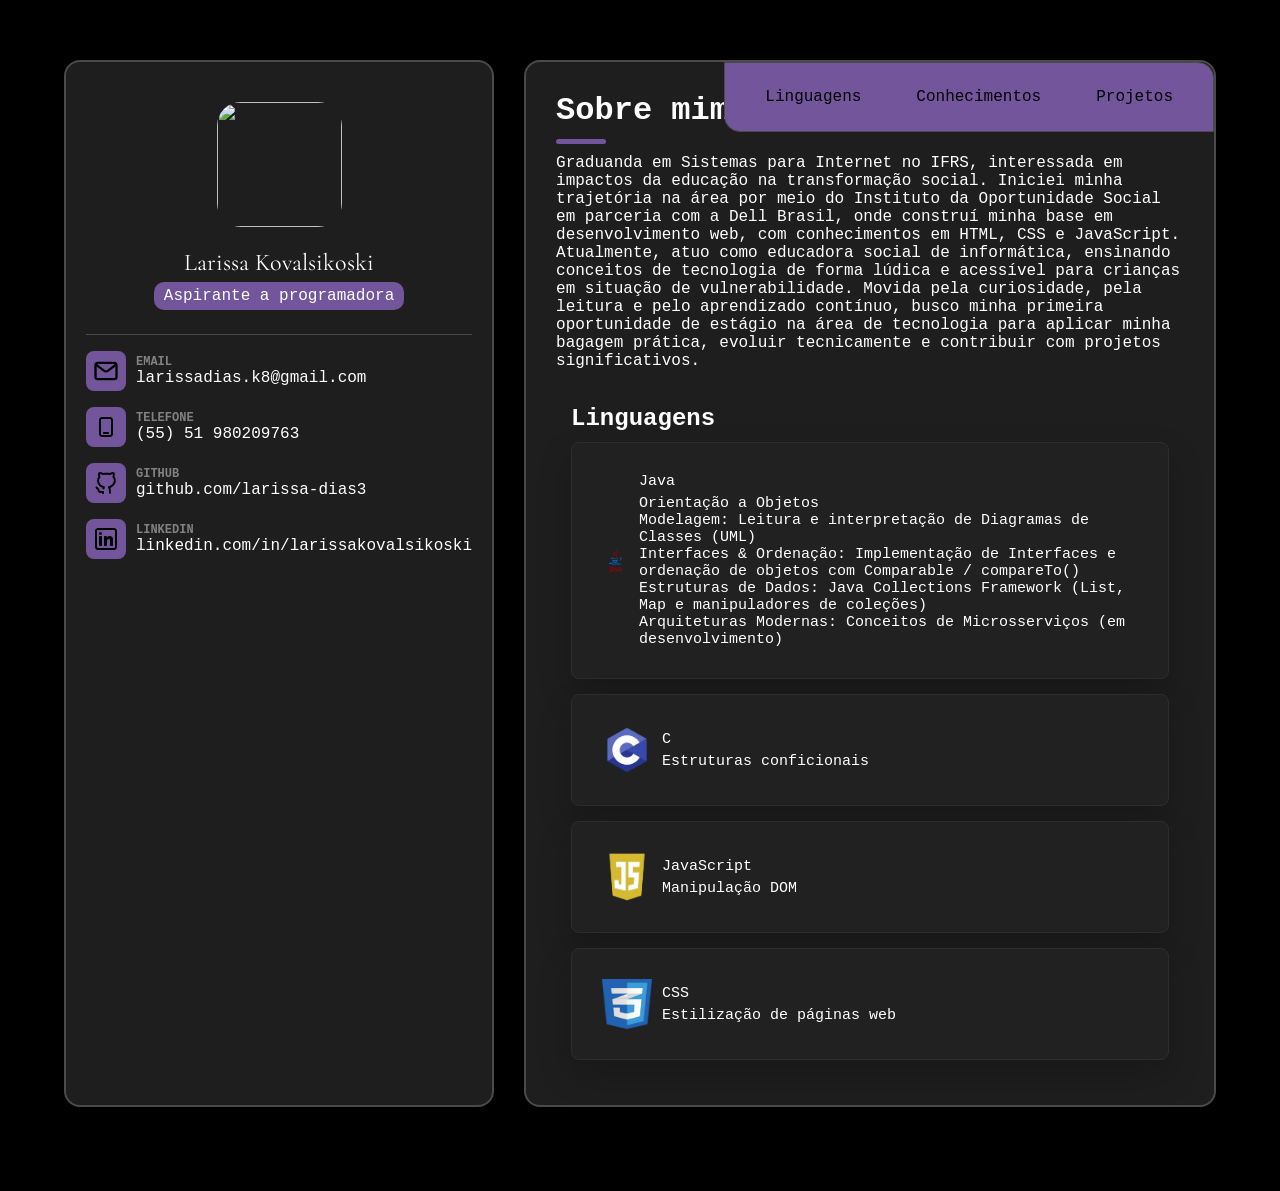
==== commit 19b962d8: "Refatorar sobre mim" ====
--- a/index.html
+++ b/index.html
@@ -105,16 +105,16 @@
                     <div class="line"></div>
                     <div class="sobre-texto">
                         <p>
-                            Estudante de Sistemas para Internet no IFRS, apaixonada por
-                            tecnologia e desenvolvimento web. Durante um ano e meio, tive a
-                            oportunidade de estudar programação web no Instituto da
-                            Oportunidade Social, em parceria com a Dell Brasil, adquirindo
-                            conhecimentos em HTML, CSS e JavaScript. Atualmente atendo
-                            crianças em situação de vulnerabilidade social, introduzindo
-                            conceitos de tecnologia de forma lúdica e acessível. Amante dos
-                            livros, tenho grande interesse na área da educação. Acredito no
-                            poder do conhecimento e na tecnologia como ferramenta para
-                            transformar realidades.
+                            Graduanda em Sistemas para Internet no IFRS, interessada em impactos da
+                            educação na transformação social. Iniciei minha trajetória na área por meio do Instituto da
+                            Oportunidade Social em parceria com a Dell Brasil, onde construí minha base em
+                            desenvolvimento web, com conhecimentos em HTML, CSS e JavaScript.
+
+                            Atualmente, atuo como educadora social de informática, ensinando conceitos de tecnologia de
+                            forma lúdica e acessível para crianças em situação de vulnerabilidade. Movida pela
+                            curiosidade, pela leitura e pelo aprendizado contínuo, busco minha primeira oportunidade de
+                            estágio na área de tecnologia para aplicar minha bagagem prática, evoluir tecnicamente e
+                            contribuir com projetos significativos.
                         </p>
                     </div>
                 </div>
@@ -148,10 +148,12 @@
                                         <p>Modelagem: Leitura e interpretação de Diagramas de Classes (UML)</p>
                                     </li>
                                     <li>
-                                        <p>Interfaces & Ordenação: Implementação de Interfaces e ordenação de objetos com Comparable / compareTo()</p>
-                                    </li>
-                                    <li>
-                                        <p>Estruturas de Dados: Java Collections Framework (List, Map e manipuladores de coleções)</p>
+                                        <p>Interfaces & Ordenação: Implementação de Interfaces e ordenação de objetos
+                                            com Comparable / compareTo()</p>
+                                    </li>
+                                    <li>
+                                        <p>Estruturas de Dados: Java Collections Framework (List, Map e manipuladores de
+                                            coleções)</p>
                                     </li>
                                     <li>
                                         <p>Arquiteturas Modernas: Conceitos de Microsserviços (em desenvolvimento)</p>
--- a/style.css
+++ b/style.css
@@ -3,11 +3,14 @@
   padding: 0;
   box-sizing: border-box;
 }
-
-.cormorant-garamond-garamond {
-  font-family: "Cormorant Garamond", serif;
+html {
+  font-family: "JetBrains Mono", monospace;
+}
+
+.jetbrains-mono-JetBrains {
+  font-family: "JetBrains Mono", monospace;
   font-optical-sizing: auto;
-  font-weight: 350;
+  font-weight: 100;
   font-style: normal;
 }
 
@@ -26,18 +29,25 @@
 
 .container-main {
   position: relative;
-  border: 1px solid rgb(75, 74, 74);
+  border: 2px solid rgb(75, 74, 74);
   border-radius: 1rem;
   padding: 30px;
   background-color: hsl(240, 2%, 12%);
 }
 
 .container-aside {
-  border: 1px solid rgb(75, 74, 74);
+  border: 2px solid rgb(75, 74, 74);
   border-radius: 1rem;
   padding: 40px 20px;
   background-color: hsl(240, 2%, 12%);
   align-self: stretch;
+}
+.container-aside a {
+  white-space: nowrap;
+  overflow: hidden;
+  text-overflow: ellipsis;
+  max-width: 100%;
+  display: block;
 }
 
 .container-img {
@@ -129,7 +139,7 @@
 aside ul {
   display: flex;
   flex-direction: column;
-  gap: 10px;
+  gap: 1rem;
   padding-top: 1rem;
 }
 
@@ -208,7 +218,6 @@
   color: inherit;
 }
 
-
 nav {
   display: flex;
   justify-content: end;
@@ -226,7 +235,7 @@
   outline: 2px solid hsl(265, 29%, 47%);
   box-shadow: 0 0 15px hsl(265, 29%, 47%);
   /* Efeito suave de zoom */
-  transform: scale(1.00);
+  transform: scale(1);
 }
 
 .line {
@@ -238,12 +247,18 @@
 }
 
 .sobre-texto {
-  margin-top: 25px;
-}
-
+  margin-top: 10px;
+}
+
+.sobre-texto .instituicao {
+  font-weight: bold;
+  text-transform: uppercase;
+  font-size: 0.75rem;
+  color: rgb(131, 130, 130);
+  margin-top: 15px;
+}
 .cards {
   display: grid;
-  grid-template-columns: 1fr 1fr;
   gap: 15px;
   border-radius: 25px;
   margin-top: 10px;
@@ -271,31 +286,63 @@
   justify-content: center;
   font-size: 15px;
 }
+.name-linguagem {
+  font-weight: bold;
+  text-transform: uppercase;
+  font-size: 0.75rem;
+  color: rgb(131, 130, 130);
+}
 .icon-java {
-  width: 30%;
-  fill: #007bff; 
+  width: 50px;
+  fill: #007bff;
   transition: all 0.3s ease;
 }
 .icon-java path:nth-of-type(2),
 .icon-java path:nth-of-type(4) {
-  fill: #a10000; 
+  fill: #a10000;
 }
 .icon-java path:nth-of-type(6) {
-  fill: #a10000; 
+  fill: #a10000;
 }
 
 article {
   margin-top: 20px;
 }
-
-/* @media (max-width: 768px) {
-
-  .services-container {
-    grid-template-columns: 1fr;
-    gap: 12px;
-  }
-
-  .service-card {
-    padding: 16px;
-  }
-} */+@media (max-width: 768px) {
+  /* Empilha o sidebar e o conteúdo principal */
+  .container {
+    flex-direction: column;
+    margin-block: 20px;
+  }
+
+  /* Ajusta o menu para não sobrepor o texto */
+  .container-main {
+    padding: 20px;
+    padding-top: 70px; /* Dá espaço para o nav no topo */
+  }
+
+  .container-main nav {
+    position: absolute;
+    top: 0;
+    right: 0;
+    left: 0; /* Ocupa toda a largura superior */
+  }
+
+  nav ul {
+    width: 100%;
+    justify-content: space-around;
+    border-radius: 1rem 1rem 0 0; /* Mantém os cantos arredondados no topo */
+    gap: 10px;
+    padding: 10px 15px;
+  }
+
+  nav ul a {
+    padding: 5px;
+    font-size: 0.9rem;
+  }
+
+  /* Ajusta o padding do card lateral */
+  .container-aside {
+    padding: 20px;
+  }
+}
